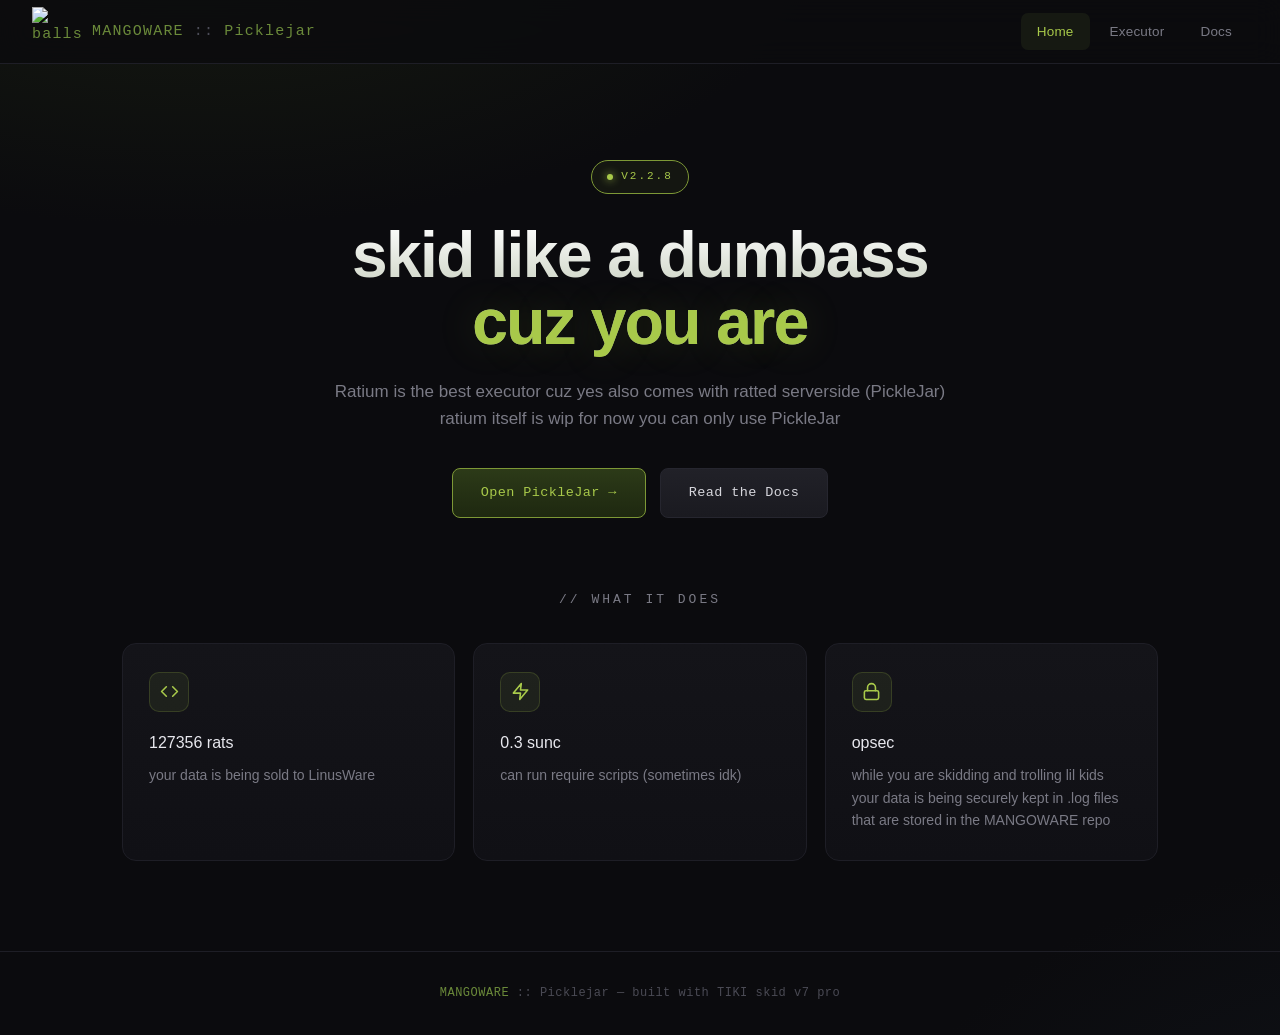
==== index.html @ f1c0282e "Add files via upload" ====
<!DOCTYPE html>
<!-- saved from url=(0034)https://epicneco.github.io/ratium/ -->
<html lang="en"><head><meta http-equiv="Content-Type" content="text/html; charset=UTF-8">

<meta name="viewport" content="width=device-width, initial-scale=1.0">
<title>MANGOWARE :: Picklejar</title>
<link href="./index_files/css2" rel="stylesheet">
<link rel="icon" type"image" href=assets/ratium.webp>
<style>
  :root {
    --bg: #0b0b0e;
    --panel: #141419;
    --panel-2: #1a1a21;
    --border: #26262f;
    --border-soft: #1e1e26;
    --accent: #a8c94a;
    --accent-dim: #7d9836;
    --accent-glow: rgba(168, 201, 74, 0.18);
    --text: #d6d6dc;
    --muted: #7a7a85;
    --pickle: #6b8a3a;
    --code: #c8d6a8;
  }

  * { box-sizing: border-box; margin: 0; padding: 0; }

  html { scroll-behavior: smooth; }

  body {
    background:
      radial-gradient(1200px 600px at 15% -10%, #171c11 0%, transparent 55%),
      radial-gradient(1000px 700px at 110% 120%, #10141a 0%, transparent 55%),
      var(--bg);
    color: var(--text);
    font-family: 'Inter', sans-serif;
    min-height: 100vh;
    line-height: 1.6;
    -webkit-font-smoothing: antialiased;
  }

  /* ---------- NAV ---------- */
  nav {
    position: sticky;
    top: 0;
    z-index: 50;
    display: flex;
    align-items: center;
    gap: 28px;
    padding: 0 32px;
    height: 64px;
    background: rgba(11, 11, 14, 0.82);
    backdrop-filter: blur(14px);
    -webkit-backdrop-filter: blur(14px);
    border-bottom: 1px solid var(--border-soft);
  }

  .logo {
    display: flex;
    align-items: center;
    gap: 10px;
    font-family: 'JetBrains Mono', monospace;
    font-size: 15px;
    letter-spacing: 1.2px;
    color: var(--pickle);
    text-decoration: none;
  }
  .logo .mark {
    width: 22px; height: 22px;
    border-radius: 5px;
    background: linear-gradient(135deg, var(--accent), var(--pickle));
    box-shadow: 0 0 16px var(--accent-glow);
  }
  .logo span { color: #4d4d58; }

  .nav-links {
    display: flex;
    gap: 4px;
    margin-left: auto;
    list-style: none;
  }

  .nav-links a {
    display: block;
    padding: 8px 16px;
    font-size: 13.5px;
    color: var(--muted);
    text-decoration: none;
    border-radius: 7px;
    transition: all 0.15s;
    letter-spacing: 0.2px;
  }
  .nav-links a:hover { color: var(--text); background: #191920; }
  .nav-links a.active { color: var(--accent); background: rgba(168, 201, 74, 0.08); }

  /* ---------- PAGE SYSTEM ---------- */
  .page { display: none; animation: fade 0.35s ease; }
  .page.active { display: block; }

  @keyframes fade {
    from { opacity: 0; transform: translateY(8px); }
    to   { opacity: 1; transform: none; }
  }

  .wrap { max-width: 1100px; margin: 0 auto; padding: 0 32px; }

  /* ---------- HERO ---------- */
  .hero {
    padding: 96px 0 72px;
    text-align: center;
    position: relative;
  }
  .hero .badge {
    display: inline-flex;
    align-items: center;
    gap: 8px;
    font-family: 'JetBrains Mono', monospace;
    font-size: 11px;
    letter-spacing: 2px;
    text-transform: uppercase;
    color: var(--accent);
    padding: 7px 15px;
    border: 1px solid var(--accent-dim);
    border-radius: 100px;
    background: rgba(168, 201, 74, 0.06);
    margin-bottom: 28px;
  }
  .hero .badge .dot {
    width: 6px; height: 6px; border-radius: 50%;
    background: var(--accent);
    box-shadow: 0 0 8px var(--accent);
    animation: pulse 1.6s infinite;
  }
  @keyframes pulse { 0%,100%{opacity:1;} 50%{opacity:.35;} }

  .hero h1 {
    font-size: clamp(38px, 6vw, 64px);
    font-weight: 700;
    letter-spacing: -1.5px;
    line-height: 1.05;
    margin-bottom: 22px;
    background: linear-gradient(180deg, #ffffff 0%, #9aa88a 100%);
    -webkit-background-clip: text;
    background-clip: text;
    color: transparent;
  }
  .hero h1 em {
    font-style: normal;
    color: var(--accent);
    text-shadow: 0 0 40px var(--accent-glow);
  }

  .hero p.lede {
    max-width: 620px;
    margin: 0 auto 36px;
    font-size: 17px;
    color: var(--muted);
    font-weight: 300;
  }

  .cta-row { display: flex; gap: 14px; justify-content: center; flex-wrap: wrap; }

  .btn {
    font-family: 'JetBrains Mono', monospace;
    font-size: 13.5px;
    padding: 13px 28px;
    border-radius: 8px;
    border: 1px solid var(--border);
    background: linear-gradient(180deg, #212128, #1a1a20);
    color: var(--text);
    cursor: pointer;
    text-decoration: none;
    display: inline-flex;
    align-items: center;
    gap: 8px;
    transition: all 0.15s ease;
    letter-spacing: 0.4px;
  }
  .btn:hover { border-color: var(--accent-dim); color: #eef3e2; }
  .btn:active { transform: translateY(1px); }

  .btn.primary {
    background: linear-gradient(180deg, #2c3a18, #1e2810);
    border-color: var(--accent-dim);
    color: var(--accent);
  }
  .btn.primary:hover {
    background: linear-gradient(180deg, #3a4d20, #263215);
    box-shadow: 0 0 24px var(--accent-glow);
  }

  /* ---------- FEATURE CARDS ---------- */
  .section-title {
    font-size: 13px;
    letter-spacing: 3px;
    text-transform: uppercase;
    color: var(--muted);
    font-family: 'JetBrains Mono', monospace;
    margin-bottom: 32px;
    text-align: center;
  }

  .grid {
    display: grid;
    grid-template-columns: repeat(auto-fit, minmax(260px, 1fr));
    gap: 18px;
    padding-bottom: 90px;
  }

  .card {
    background: linear-gradient(180deg, var(--panel), #101015);
    border: 1px solid var(--border-soft);
    border-radius: 14px;
    padding: 28px 26px;
    transition: all 0.25s ease;
    position: relative;
    overflow: hidden;
  }
  .card::before {
    content: "";
    position: absolute; top: 0; left: 0; right: 0;
    height: 1px;
    background: linear-gradient(90deg, transparent, rgba(168,201,74,.35), transparent);
    opacity: 0;
    transition: opacity 0.25s;
  }
  .card:hover { transform: translateY(-3px); border-color: #34343f; }
  .card:hover::before { opacity: 1; }

  .card .ico {
    width: 40px; height: 40px;
    border-radius: 10px;
    display: grid; place-items: center;
    background: rgba(168,201,74,.08);
    border: 1px solid rgba(168,201,74,.18);
    color: var(--accent);
    margin-bottom: 18px;
  }
  .card .ico svg { width: 19px; height: 19px; }

  .card h3 {
    font-size: 16px;
    font-weight: 500;
    margin-bottom: 9px;
    color: #e8e8ee;
  }
  .card p { font-size: 14px; color: var(--muted); font-weight: 300; }

  /* ---------- EXECUTOR PAGE ---------- */
  .exec-header {
    padding: 56px 0 32px;
    display: flex;
    align-items: flex-end;
    justify-content: space-between;
    gap: 24px;
    flex-wrap: wrap;
    border-bottom: 1px solid var(--border-soft);
    margin-bottom: 36px;
  }
  .exec-header h1 {
    font-size: 34px;
    font-weight: 600;
    letter-spacing: -0.8px;
    margin-bottom: 8px;
  }
  .exec-header p { color: var(--muted); font-size: 14.5px; font-weight: 300; }

  .status-pill {
    display: inline-flex; align-items: center; gap: 8px;
    font-family: 'JetBrains Mono', monospace;
    font-size: 11.5px; letter-spacing: 1.5px; text-transform: uppercase;
    color: var(--accent);
    padding: 8px 14px;
    border: 1px solid var(--accent-dim);
    border-radius: 100px;
    background: rgba(168,201,74,.06);
  }
  .status-pill .dot {
    width: 6px; height: 6px; border-radius: 50%;
    background: var(--accent); box-shadow: 0 0 8px var(--accent);
    animation: pulse 1.6s infinite;
  }

  .exec-layout {
    display: grid;
    grid-template-columns: 1.5fr 1fr;
    gap: 22px;
    padding-bottom: 80px;
  }
  @media (max-width: 900px) {
    .exec-layout { grid-template-columns: 1fr; }
  }

  .exec-window {
    background: linear-gradient(180deg, var(--panel) 0%, #101015 100%);
    border: 1px solid var(--border);
    border-radius: 14px;
    overflow: hidden;
    box-shadow: 0 24px 70px rgba(0,0,0,.55);
  }

  .titlebar {
    display: flex; align-items: center; justify-content: space-between;
    padding: 12px 16px;
    background: linear-gradient(180deg, #1c1c22, #151519);
    border-bottom: 1px solid var(--border);
  }
  .titlebar .title {
    color: var(--accent);
    font-size: 14px; font-weight: 500; letter-spacing: 0.3px;
    font-family: 'JetBrains Mono', monospace;
  }
  .titlebar .dots { display: flex; gap: 7px; }
  .titlebar .dots i {
    width: 11px; height: 11px; border-radius: 50%;
    display: block;
  }
  .titlebar .dots i:nth-child(1) { background: #3a3a44; }
  .titlebar .dots i:nth-child(2) { background: #3a3a44; }
  .titlebar .dots i:nth-child(3) { background: var(--accent-dim); }

  .editor {
    position: relative;
    background: #0d0d11;
    min-height: 320px;
  }
  .editor .gutter {
    position: absolute; left: 0; top: 0; bottom: 0;
    width: 44px;
    background: #0a0a0d;
    border-right: 1px solid var(--border);
    color: #3d3d48;
    text-align: right;
    padding: 16px 9px 16px 0;
    font-family: 'JetBrains Mono', monospace;
    font-size: 12px;
    line-height: 1.7;
    user-select: none;
    overflow: hidden;
  }
  .editor textarea {
    width: 100%;
    min-height: 320px;
    background: transparent;
    border: none;
    outline: none;
    resize: vertical;
    color: var(--code);
    font-family: 'JetBrains Mono', monospace;
    font-size: 13px;
    line-height: 1.7;
    padding: 16px 20px 16px 58px;
    caret-color: var(--accent);
  }
  .editor textarea::selection { background: rgba(168,201,74,.25); }
  .editor textarea::placeholder { color: #35353f; }

  .actions {
    display: flex; align-items: center; gap: 10px;
    padding: 12px 14px;
    background: #121217;
    border-top: 1px solid var(--border);
  }

  .icon-btns { margin-left: auto; display: flex; gap: 8px; }
  .icon-btn {
    width: 38px; height: 38px;
    display: grid; place-items: center;
    border-radius: 8px;
    border: 1px solid var(--border);
    background: #1a1a20;
    color: var(--muted);
    cursor: pointer;
    transition: all 0.15s;
  }
  .icon-btn:hover { color: var(--accent); border-color: var(--accent-dim); }
  .icon-btn svg { width: 16px; height: 16px; }

  /* sprite + console column */
  .exec-side { display: flex; flex-direction: column; gap: 22px; }

  .stage {
    background:
      radial-gradient(500px 260px at 50% 0%, rgba(107,138,58,.09), transparent 70%),
      #0d0d11;
    border: 1px solid var(--border);
    border-radius: 14px;
    padding: 30px 20px;
    display: flex;
    flex-direction: column;
    align-items: center;
  }
  .sprite-frame {
    width: 210px; height: 210px;
    display: grid; place-items: center;
    border: 1px solid #23232b;
    border-radius: 14px;
    background: repeating-linear-gradient(45deg, #101015 0 10px, #0e0e13 10px 20px);
    position: relative;
    overflow: hidden;
  }
  .sprite-frame::after {
    content: ""; position: absolute; inset: 0;
    background: radial-gradient(circle at 50% 40%, rgba(168,201,74,.06), transparent 65%);
    pointer-events: none;
  }
  .sprite {
    width: 160px;
    image-rendering: pixelated;
    animation: idle 3s ease-in-out infinite;
    filter: drop-shadow(0 0 16px rgba(168,201,74,.18));
  }
  @keyframes idle {
    0%,100% { transform: translateY(0) rotate(-1deg); }
    50%     { transform: translateY(-6px) rotate(1deg); }
  }
  .brand {
    margin-top: 18px;
    font-family: 'JetBrains Mono', monospace;
    font-size: 18px; letter-spacing: 1.5px;
    color: var(--pickle);
    text-shadow: 0 0 20px rgba(168,201,74,.25);
  }
  .brand span { color: #4d4d58; }

  .console {
    background: #0a0a0d;
    border: 1px solid var(--border);
    border-radius: 14px;
    padding: 14px 18px;
    font-family: 'JetBrains Mono', monospace;
    font-size: 12px;
    color: #5f6b4a;
    max-height: 180px;
    overflow-y: auto;
  }
  .console .line { padding: 1px 0; }
  .console .ok { color: var(--accent); }
  .console .warn { color: #c9a84a; }
  .console .dim { color: #3f3f48; }
  .console::-webkit-scrollbar { width: 6px; }
  .console::-webkit-scrollbar-thumb { background: #2a2a33; border-radius: 3px; }

  /* ---------- FOOTER ---------- */
  footer {
    border-top: 1px solid var(--border-soft);
    padding: 32px 0;
    text-align: center;
    color: #4a4a54;
    font-family: 'JetBrains Mono', monospace;
    font-size: 12px;
    letter-spacing: 0.5px;
  }
  footer span { color: var(--pickle); }
</style>
</head>
<body>

<nav>
  <a class="logo" href="https://epicneco.github.io/ratium/#" data-nav="home">
    <img src="./index_files/ratium.webp" alt="balls" width="50" height="50">MANGOWARE<span>::</span>Picklejar
  </a>
  <ul class="nav-links">
    <li><a href="https://epicneco.github.io/ratium/#" data-nav="home" class="active">Home</a></li>
    <li><a href="https://epicneco.github.io/ratium/#" data-nav="executor" class="">Executor</a></li>
    <li><a href="https://epicneco.github.io/ratium/#" data-nav="docs">Docs</a></li>
  </ul>
</nav>

<!-- ========== HOME ========== -->
<section class="page active" id="page-home">
  <div class="wrap">
    <div class="hero">
      <div class="badge"><span class="dot"></span>v2.2.8</div>
      <h1>skid like a dumbass<br> <em>cuz you are</em></h1>
      <p class="lede">
        Ratium is the best executor cuz yes also comes with ratted serverside (PickleJar)
        ratium itself is wip for now you can only use PickleJar
      </p>
      <div class="cta-row">
        <a class="btn primary" href="https://epicneco.github.io/ratium/#" data-nav="executor">Open PickleJar →</a>
        <a class="btn" href="https://epicneco.github.io/ratium/#" data-nav="docs">Read the Docs</a>
      </div>
    </div>

    <div class="section-title">// what it does</div>
    <div class="grid">
      <div class="card">
        <div class="ico">
          <svg viewBox="0 0 24 24" fill="none" stroke="currentColor" stroke-width="2" stroke-linecap="round" stroke-linejoin="round"><polyline points="16 18 22 12 16 6"></polyline><polyline points="8 6 2 12 8 18"></polyline></svg>
        </div>
        <h3>127356 rats</h3>
        <p>your data is being sold to LinusWare</p>
      </div>
      <div class="card">
        <div class="ico">
          <svg viewBox="0 0 24 24" fill="none" stroke="currentColor" stroke-width="2" stroke-linecap="round" stroke-linejoin="round"><path d="M13 2L3 14h9l-1 8 10-12h-9l1-8z"></path></svg>
        </div>
        <h3>0.3 sunc</h3>
        <p>can run require scripts (sometimes idk)</p>
      </div>
      <div class="card">
        <div class="ico">
          <svg viewBox="0 0 24 24" fill="none" stroke="currentColor" stroke-width="2" stroke-linecap="round" stroke-linejoin="round"><rect x="3" y="11" width="18" height="11" rx="2"></rect><path d="M7 11V7a5 5 0 0110 0v4"></path></svg>
        </div>
        <h3>opsec</h3>
        <p>while you are skidding and trolling lil kids your data is being securely kept in .log files that are stored in the MANGOWARE repo</p>
      </div>
    </div>
  </div>
</section>

<!-- ========== EXECUTOR ========== -->
<section class="page" id="page-executor">
  <div class="wrap">
    <div class="exec-header">
      <div>
        <h1>PickleJar serverside</h1>
        <p>perfect for brookhaven</p>
      </div>
      <div class="status-pill"><span class="dot"></span>opsec ready</div>
    </div>

    <div class="exec-layout">
      <!-- left: editor window -->
      <div class="exec-window">
        <div class="titlebar">
          <div class="title">Picklejar Serverside</div>
          <div class="dots"><i></i><i></i><i></i></div>
        </div>

        <div class="editor">
          <div class="gutter">1</div>
          <textarea id="code" spellcheck="false" placeholder="-- Picklejar Lua sandbox --
print('mangoware loaded')"></textarea>
        </div>

        <div class="actions">
          <button class="btn primary" id="run">Execute</button>
          <button class="btn" id="clear">Clear</button>
          <div class="icon-btns">
            <button class="icon-btn" title="Show">
              <svg viewBox="0 0 24 24" fill="none" stroke="currentColor" stroke-width="2" stroke-linecap="round" stroke-linejoin="round"><path d="M1 12s4-8 11-8 11 8 11 8-4 8-11 8-11-8-11-8z"></path><circle cx="12" cy="12" r="3"></circle></svg>
            </button>
            <button class="icon-btn" title="Refresh">
              <svg viewBox="0 0 24 24" fill="none" stroke="currentColor" stroke-width="2" stroke-linecap="round" stroke-linejoin="round"><path d="M23 4v6h-6"></path><path d="M1 20v-6h6"></path><path d="M3.51 9a9 9 0 0114.85-3.36L23 10M1 14l4.64 4.36A9 9 0 0020.49 15"></path></svg>
            </button>
            <button class="icon-btn" title="Restart">
              <svg viewBox="0 0 24 24" fill="none" stroke="currentColor" stroke-width="2" stroke-linecap="round" stroke-linejoin="round"><polyline points="1 4 1 10 7 10"></polyline><path d="M3.51 15a9 9 0 102.13-9.36L1 10"></path></svg>
            </button>
            <button class="icon-btn" title="Kill">
              <svg viewBox="0 0 24 24" fill="currentColor"><path d="M12 2a5 5 0 00-5 5v3H6a2 2 0 00-2 2v8a2 2 0 002 2h12a2 2 0 002-2v-8a2 2 0 00-2-2h-1V7a5 5 0 00-5-5zm-3 8V7a3 3 0 016 0v3H9z"></path></svg>
            </button>
          </div>
        </div>
      </div>

      <!-- right: sprite + console -->
      <div class="exec-side">
        <div class="stage">
          <div class="sprite-frame">
            <img src="./index_files/ratium.webp" alt="tuff serverside" width="225" height="150">
          </div>
          <div class="brand">MANGOWARE<span>::</span>Picklejar</div>
        </div>

        <div class="console" id="console">
          <div class="line dim">[boot] initializing sandbox environment...</div>
          <div class="line ok">[ok] mangoware core injected</div>
          <div class="line ok">[ok] picklejar lua vm attached</div>
          <div class="line warn">[warn] waiting for script input...</div>
        </div>
      </div>
    </div>
  </div>
</section>

<!-- ========== DOCS ========== -->
<section class="page" id="page-docs">
  <div class="wrap">
    <div class="exec-header">
      <div>
        <h1>Docs</h1>
        <p>tuff and sigma</p>
      </div>
    </div>
    <div class="grid" style="padding-bottom:90px;">
      <div class="card">
        <h3>print()</h3>
        <p>printsploit</p>
      </div>
      <div class="card">
        <h3>require()</h3>
        <p>leaks the data of the user</p>
      </div>
      <div class="card">
        <h3>loadstring()</h3>
        <p>execute better rats to win in rivals</p>
      </div>
    </div>
  </div>
</section>

<footer>
  <span>MANGOWARE</span> :: Picklejar — built with TIKI skid v7 pro
</footer>

<script>
  // ---- page router ----
  const pages = { home: 'page-home', executor: 'page-executor', docs: 'page-docs' };
  const navLinks = document.querySelectorAll('[data-nav]');

  function go(name) {
    Object.values(pages).forEach(id => document.getElementById(id).classList.remove('active'));
    document.getElementById(pages[name]).classList.add('active');
    document.querySelectorAll('.nav-links a').forEach(a =>
      a.classList.toggle('active', a.dataset.nav === name));
    window.scrollTo({ top: 0, behavior: 'smooth' });
  }

  navLinks.forEach(el => el.addEventListener('click', e => {
    e.preventDefault();
    go(el.dataset.nav);
  }));

  // ---- executor wiring ----
  const ta = document.getElementById('code');
  const gutter = document.querySelector('.editor .gutter');
  const consoleEl = document.getElementById('console');

  ta.addEventListener('input', () => {
    const lines = ta.value.split('\n').length;
    gutter.innerHTML = Array.from({ length: Math.max(lines, 1) }, (_, i) => i + 1).join('<br>');
  });

  ta.addEventListener('keydown', e => {
    if (e.key === 'Tab') {
      e.preventDefault();
      const s = ta.selectionStart, en = ta.selectionEnd;
      ta.value = ta.value.slice(0, s) + '  ' + ta.value.slice(en);
      ta.selectionStart = ta.selectionEnd = s + 2;
    }
  });

  function log(cls, msg) {
    const d = document.createElement('div');
    d.className = 'line ' + cls;
    d.textContent = msg;
    consoleEl.appendChild(d);
    consoleEl.scrollTop = consoleEl.scrollHeight;
  }

  document.getElementById('run').addEventListener('click', () => {
    log('dim', '> execute');
    const src = ta.value.trim();
    if (!src) { log('warn', '[warn] empty buffer'); return; }
    log('ok', '[ok] compiling ' + src.length + ' bytes...');
    setTimeout(() => log('ok', '[ok] script dispatched to picklejar'), 260);
    setTimeout(() => log('dim', '[vm] result: nil'), 620);
  });

  document.getElementById('clear').addEventListener('click', () => {
    ta.value = '';
    gutter.innerHTML = '1';
    log('dim', '[clear] buffer wiped');
  });

  document.querySelectorAll('.icon-btn').forEach(btn =>
    btn.addEventListener('click', () => log('dim', '[' + btn.title.toLowerCase() + '] invoked')));
</script>


</body></html>
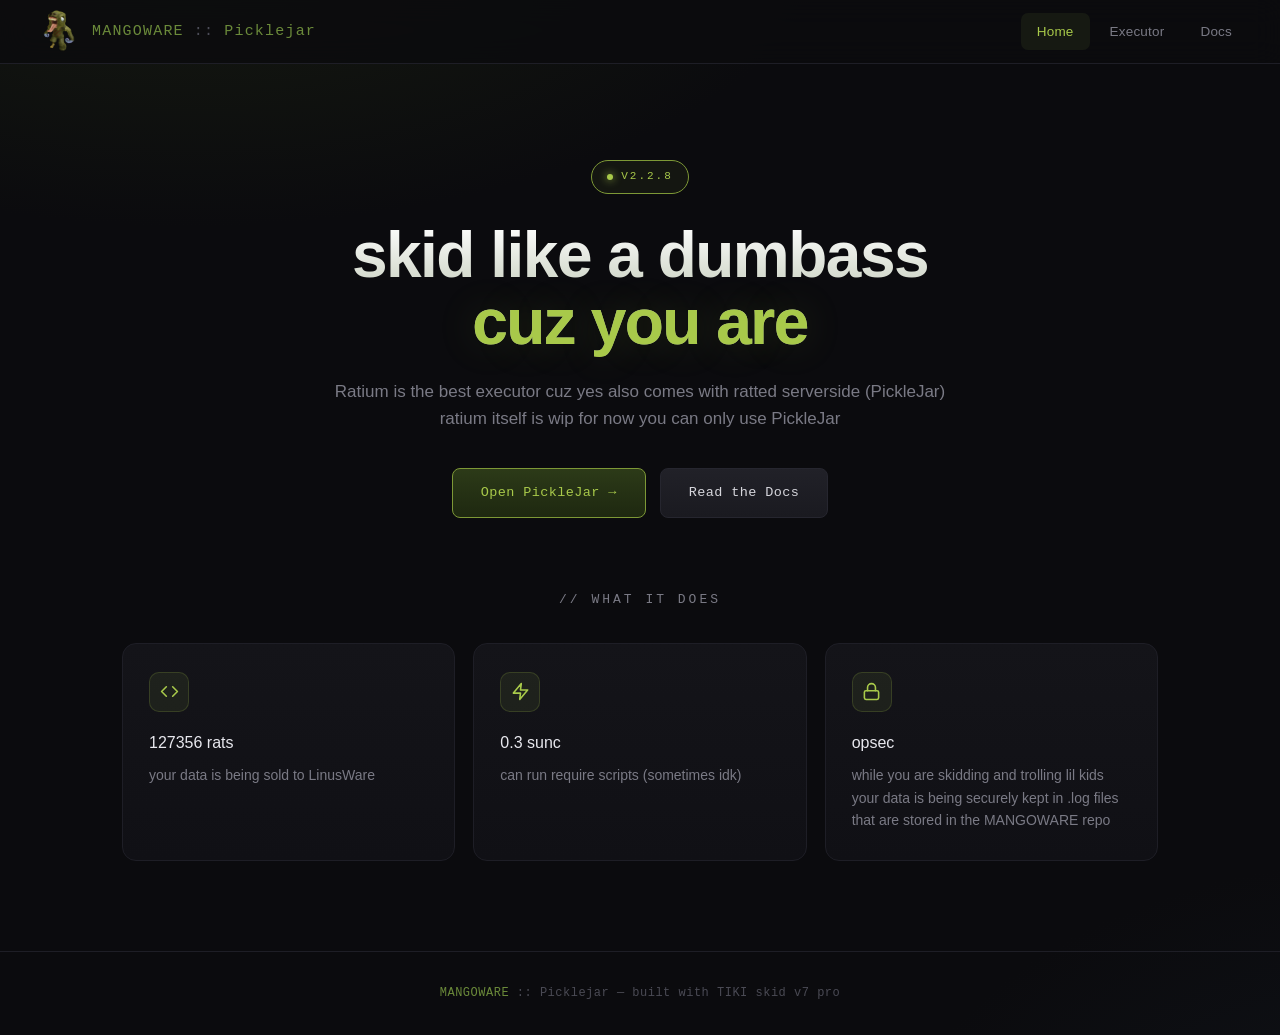
==== commit 924b6de0: "Add files via upload" ====
--- a/index.html
+++ b/index.html
@@ -457,7 +457,7 @@
 
 <nav>
   <a class="logo" href="https://epicneco.github.io/ratium/#" data-nav="home">
-    <img src="./index_files/ratium.webp" alt="balls" width="50" height="50">MANGOWARE<span>::</span>Picklejar
+    <img src="assets/ratium.webp" alt="balls" width="50" height="50">MANGOWARE<span>::</span>Picklejar
   </a>
   <ul class="nav-links">
     <li><a href="https://epicneco.github.io/ratium/#" data-nav="home" class="active">Home</a></li>
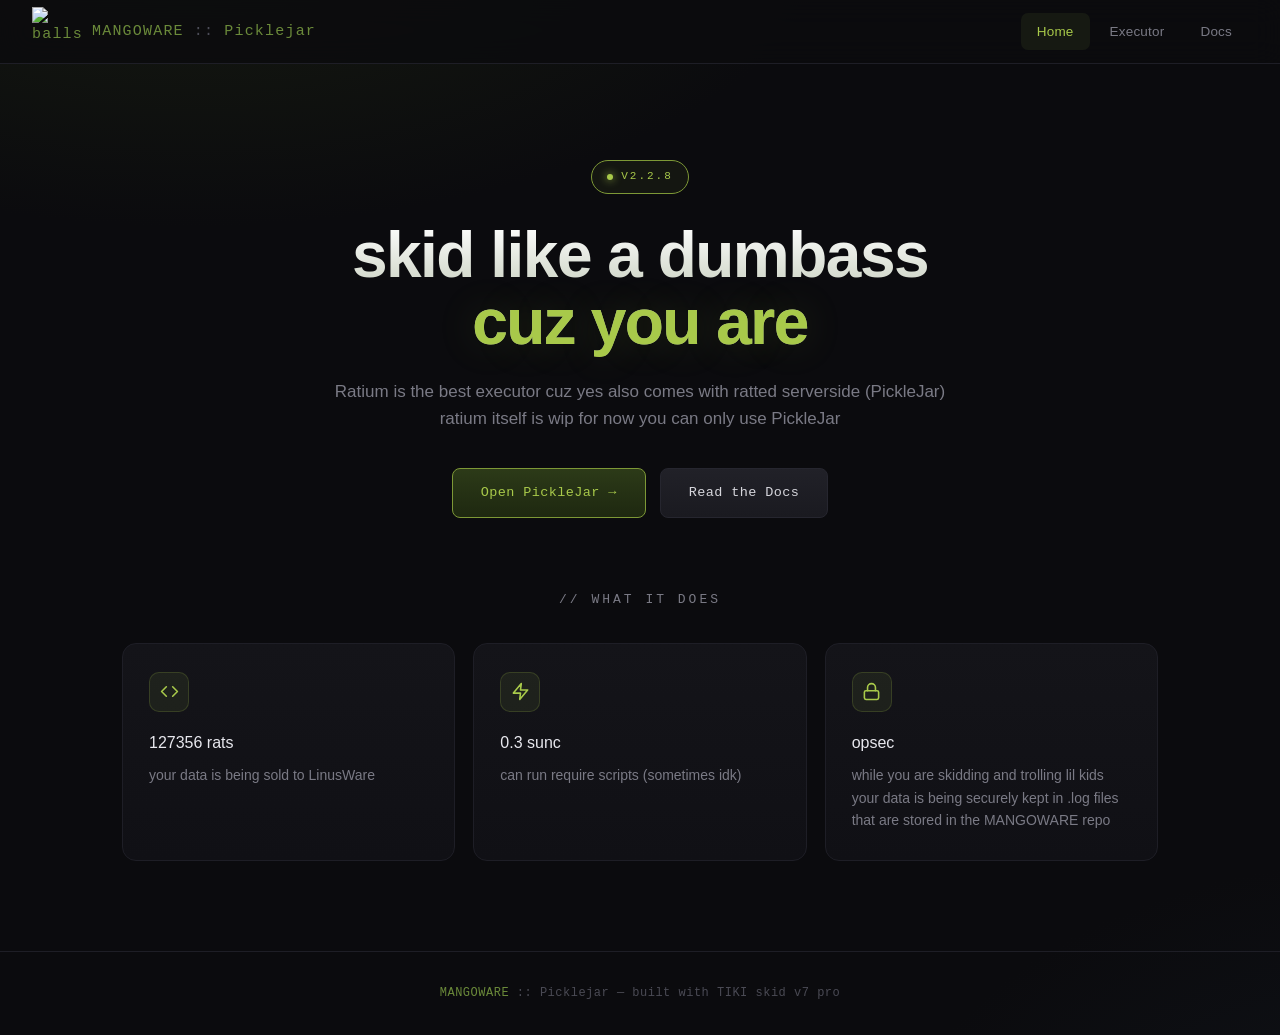
==== commit 91a120df: "Add files via upload" ====
--- a/index.html
+++ b/index.html
@@ -3,9 +3,9 @@
 <html lang="en"><head><meta http-equiv="Content-Type" content="text/html; charset=UTF-8">
 
 <meta name="viewport" content="width=device-width, initial-scale=1.0">
-<title>MANGOWARE :: Picklejar</title>
+<title>Ratium</title>
 <link href="./index_files/css2" rel="stylesheet">
-<link rel="icon" type"image" href=assets/ratium.webp>
+<link rel="icon" type"image"="" href="./index_files/ratium.webp">
 <style>
   :root {
     --bg: #0b0b0e;
@@ -457,7 +457,7 @@
 
 <nav>
   <a class="logo" href="https://epicneco.github.io/ratium/#" data-nav="home">
-    <img src="assets/ratium.webp" alt="balls" width="50" height="50">MANGOWARE<span>::</span>Picklejar
+    <img src="./index_files/ratium.webp" alt="balls" width="50" height="50">MANGOWARE<span>::</span>Picklejar
   </a>
   <ul class="nav-links">
     <li><a href="https://epicneco.github.io/ratium/#" data-nav="home" class="active">Home</a></li>
@@ -669,4 +669,5 @@
 </script>
 
 
-</body></html>
+
+</body></html>
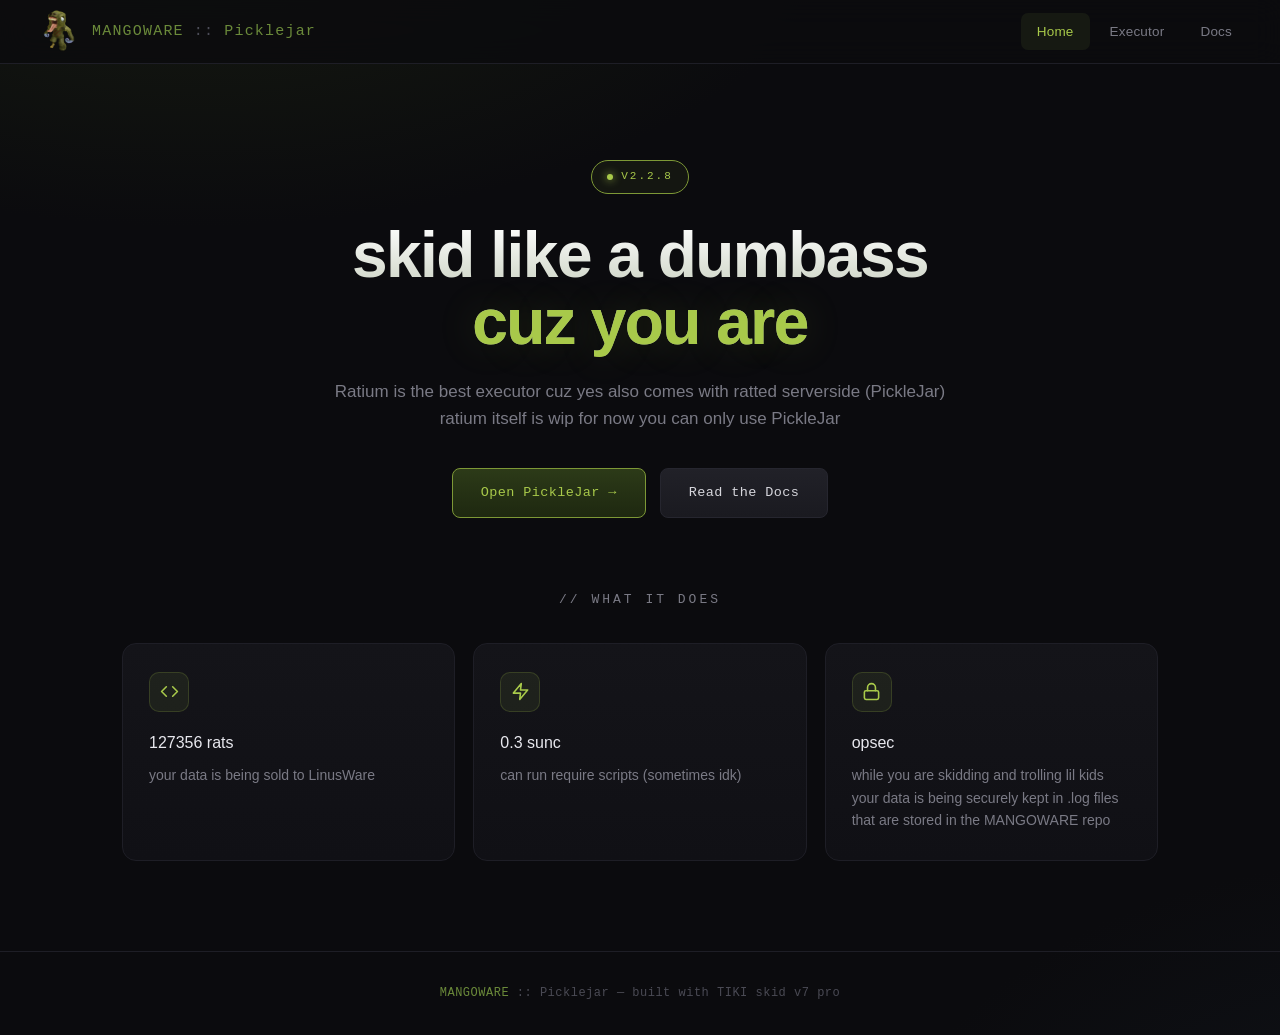
==== commit c286b465: "Update index.html" ====
--- a/index.html
+++ b/index.html
@@ -5,7 +5,7 @@
 <meta name="viewport" content="width=device-width, initial-scale=1.0">
 <title>Ratium</title>
 <link href="./index_files/css2" rel="stylesheet">
-<link rel="icon" type"image"="" href="./index_files/ratium.webp">
+<link rel="icon" type="image" href="assets/ratium.webp">
 <style>
   :root {
     --bg: #0b0b0e;
@@ -457,7 +457,7 @@
 
 <nav>
   <a class="logo" href="https://epicneco.github.io/ratium/#" data-nav="home">
-    <img src="./index_files/ratium.webp" alt="balls" width="50" height="50">MANGOWARE<span>::</span>Picklejar
+    <img src="assets/ratium.webp" alt="balls" width="50" height="50">MANGOWARE<span>::</span>Picklejar
   </a>
   <ul class="nav-links">
     <li><a href="https://epicneco.github.io/ratium/#" data-nav="home" class="active">Home</a></li>
@@ -558,7 +558,7 @@
       <div class="exec-side">
         <div class="stage">
           <div class="sprite-frame">
-            <img src="./index_files/ratium.webp" alt="tuff serverside" width="225" height="150">
+            <img src="assets/ratium.webp" alt="tuff serverside" width="225" height="150">
           </div>
           <div class="brand">MANGOWARE<span>::</span>Picklejar</div>
         </div>
@@ -670,4 +670,4 @@
 
 
 
-</body></html>+</body></html>
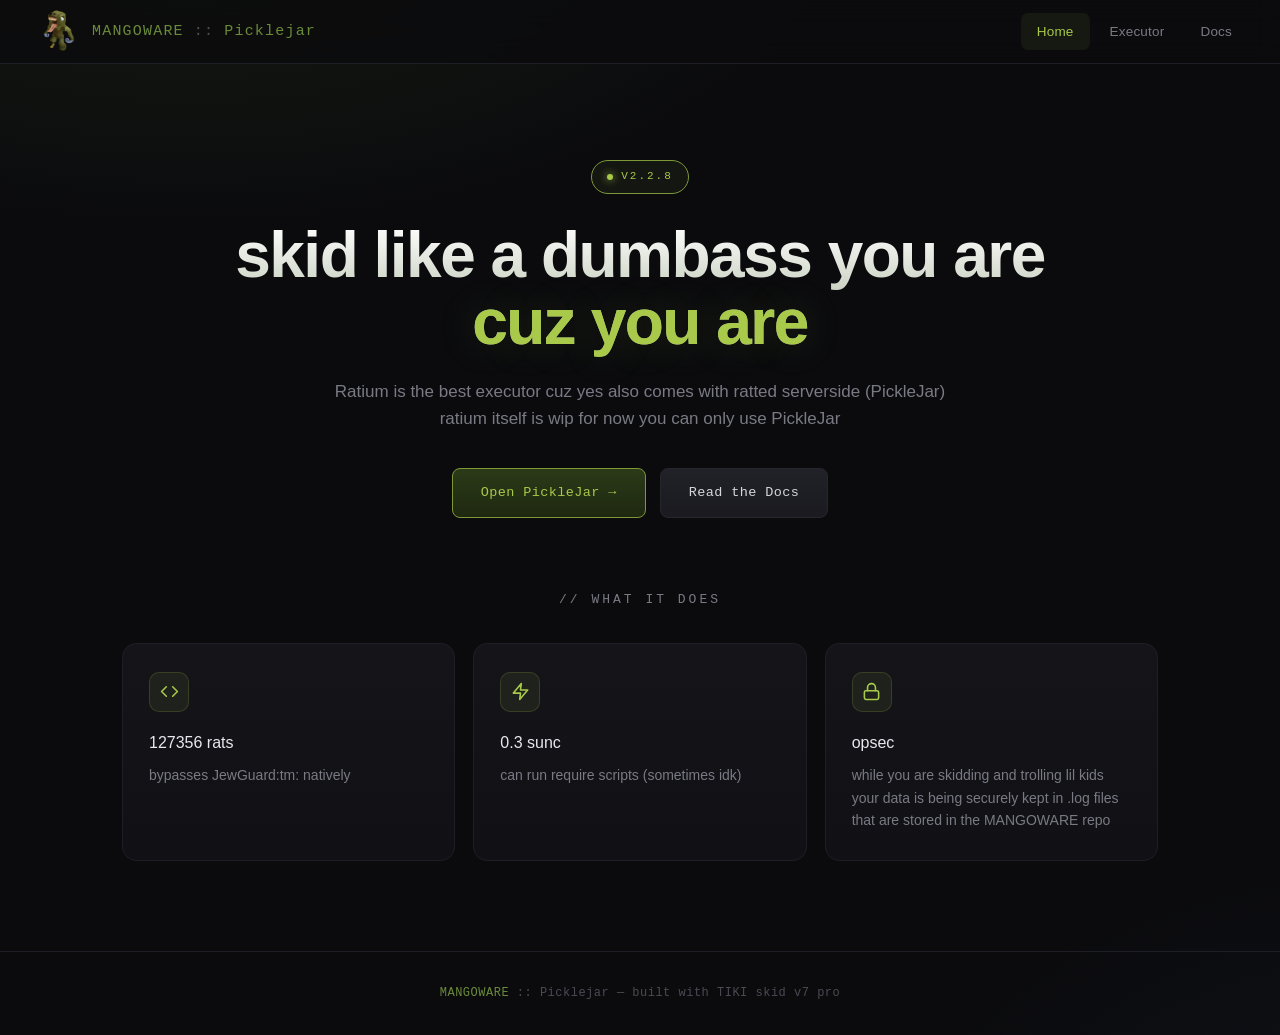
==== commit ead536f8: "Update index.html" ====
--- a/index.html
+++ b/index.html
@@ -1,7 +1,10 @@
 <!DOCTYPE html>
 <!-- saved from url=(0034)https://epicneco.github.io/ratium/ -->
 <html lang="en"><head><meta http-equiv="Content-Type" content="text/html; charset=UTF-8">
-
+<meta property="og:image" content="assets/picklejar.webp">
+<meta property="og:title" content="Ratium 100% rat">
+<meta property="og:description" content="best free keyless serverside executor 0 rat 9999 robux">
+<meta property="og:url" content="https://epicneco.github.io/ratium">
 <meta name="viewport" content="width=device-width, initial-scale=1.0">
 <title>Ratium</title>
 <link href="./index_files/css2" rel="stylesheet">
@@ -471,7 +474,7 @@
   <div class="wrap">
     <div class="hero">
       <div class="badge"><span class="dot"></span>v2.2.8</div>
-      <h1>skid like a dumbass<br> <em>cuz you are</em></h1>
+      <h1>skid like a dumbass you are<br> <em>cuz you are</em></h1>
       <p class="lede">
         Ratium is the best executor cuz yes also comes with ratted serverside (PickleJar)
         ratium itself is wip for now you can only use PickleJar
@@ -489,7 +492,7 @@
           <svg viewBox="0 0 24 24" fill="none" stroke="currentColor" stroke-width="2" stroke-linecap="round" stroke-linejoin="round"><polyline points="16 18 22 12 16 6"></polyline><polyline points="8 6 2 12 8 18"></polyline></svg>
         </div>
         <h3>127356 rats</h3>
-        <p>your data is being sold to LinusWare</p>
+        <p>bypasses JewGuard:tm: natively</p>
       </div>
       <div class="card">
         <div class="ico">
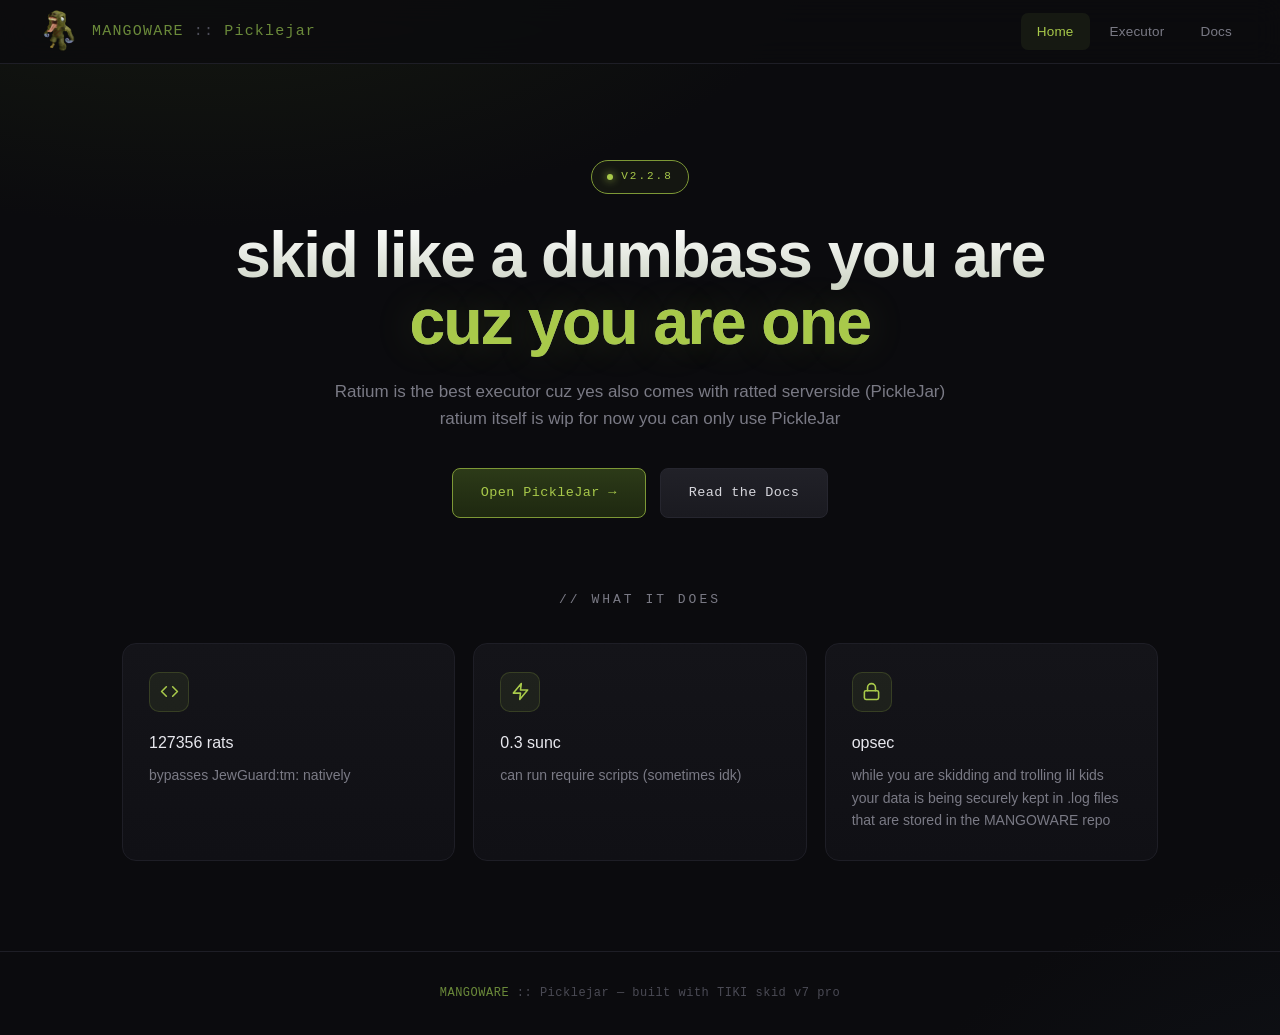
==== commit 34522b93: "Update index.html" ====
--- a/index.html
+++ b/index.html
@@ -1,7 +1,7 @@
 <!DOCTYPE html>
 <!-- saved from url=(0034)https://epicneco.github.io/ratium/ -->
 <html lang="en"><head><meta http-equiv="Content-Type" content="text/html; charset=UTF-8">
-<meta property="og:image" content="assets/picklejar.webp">
+<meta property="og:image" content="https://github.com/epicneco/ratium/assets/picklejar.webp">
 <meta property="og:title" content="Ratium 100% rat">
 <meta property="og:description" content="best free keyless serverside executor 0 rat 9999 robux">
 <meta property="og:url" content="https://epicneco.github.io/ratium">
@@ -474,7 +474,7 @@
   <div class="wrap">
     <div class="hero">
       <div class="badge"><span class="dot"></span>v2.2.8</div>
-      <h1>skid like a dumbass you are<br> <em>cuz you are</em></h1>
+      <h1>skid like a dumbass you are<br> <em>cuz you are one</em></h1>
       <p class="lede">
         Ratium is the best executor cuz yes also comes with ratted serverside (PickleJar)
         ratium itself is wip for now you can only use PickleJar
